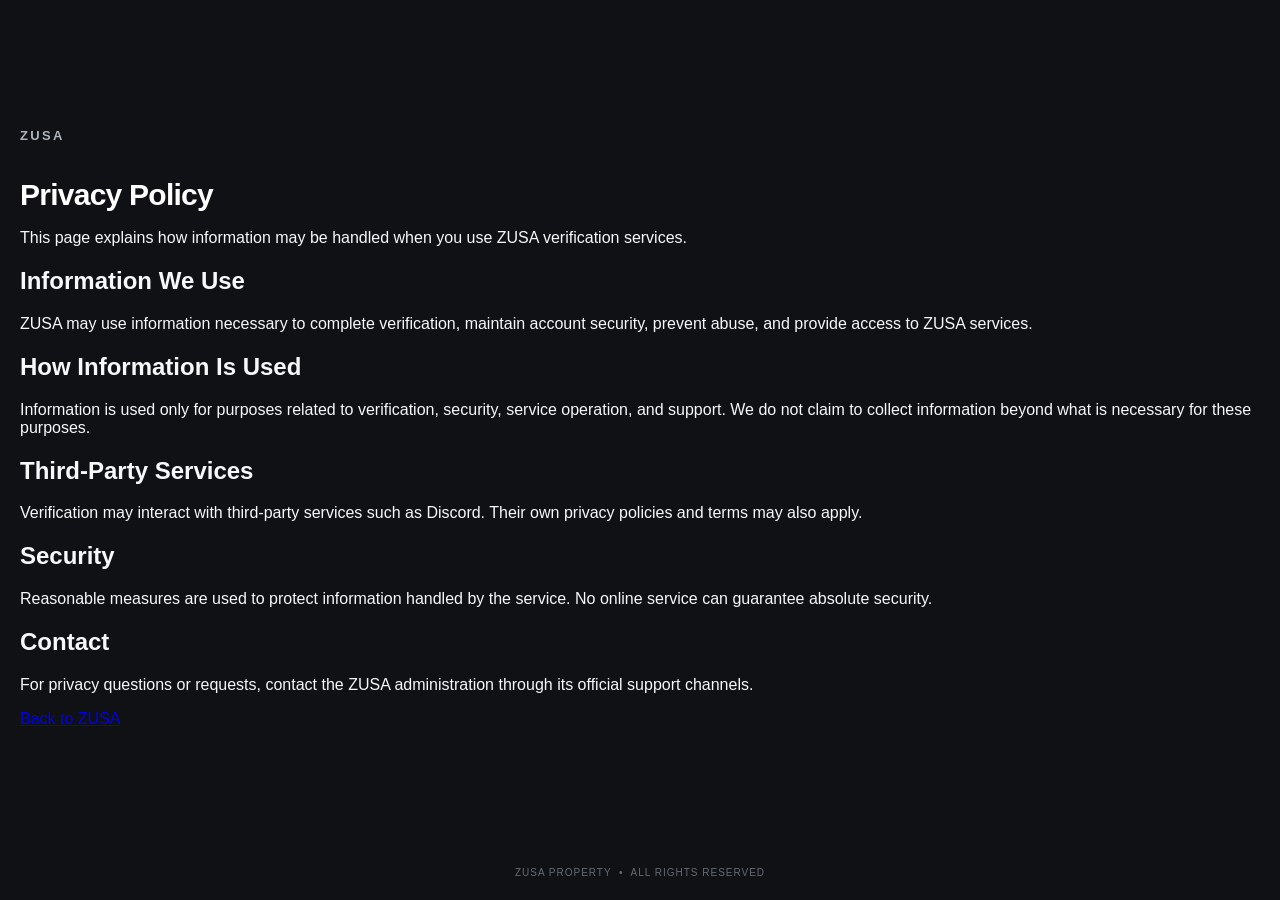
==== public/privacy-policy/index.html @ 9b53dbc2 "Add ZUSA privacy policy route" ====
<!DOCTYPE html>
<html lang="en">
<head>
  <meta charset="UTF-8">
  <meta name="viewport" content="width=device-width, initial-scale=1.0">
  <meta name="theme-color" content="#0f1114">
  <meta name="description" content="ZUSA Privacy Policy">
  <title>ZUSA | Privacy Policy</title>
  <link rel="stylesheet" href="../style.css">
</head>
<body>
  <main class="page page-top">
    <section class="legal-card">
      <div class="brand">ZUSA</div>
      <h1>Privacy Policy</h1>
      <p class="legal-intro">This page explains how information may be handled when you use ZUSA verification services.</p>
      <div class="legal-content">
        <h2>Information We Use</h2>
        <p>ZUSA may use information necessary to complete verification, maintain account security, prevent abuse, and provide access to ZUSA services.</p>
        <h2>How Information Is Used</h2>
        <p>Information is used only for purposes related to verification, security, service operation, and support. We do not claim to collect information beyond what is necessary for these purposes.</p>
        <h2>Third-Party Services</h2>
        <p>Verification may interact with third-party services such as Discord. Their own privacy policies and terms may also apply.</p>
        <h2>Security</h2>
        <p>Reasonable measures are used to protect information handled by the service. No online service can guarantee absolute security.</p>
        <h2>Contact</h2>
        <p>For privacy questions or requests, contact the ZUSA administration through its official support channels.</p>
      </div>
      <a class="secondary-button" href="../">Back to ZUSA</a>
    </section>
    <footer class="rights">ZUSA Property &nbsp;•&nbsp; All Rights Reserved</footer>
  </main>
</body>
</html>
---- public/style.css ----
* {
  box-sizing: border-box;
}

html,
body {
  width: 100%;
  min-height: 100%;
  margin: 0;
}

body {
  min-height: 100vh;
  background: #0f1114;
  color: #f7f8fa;
  font-family: Inter, ui-sans-serif, -apple-system, BlinkMacSystemFont, "Segoe UI", Roboto, Helvetica, Arial, sans-serif;
  -webkit-font-smoothing: antialiased;
}

.page {
  min-height: 100vh;
  display: flex;
  flex-direction: column;
  align-items: center;
  justify-content: center;
  position: relative;
  padding: 32px 20px 76px;
}

.verification-card {
  width: min(100%, 480px);
  padding: 46px 42px 44px;
  text-align: center;
  background: #171a1f;
  border: 1px solid #272c33;
  border-radius: 18px;
  box-shadow: 0 24px 70px rgba(0, 0, 0, 0.35);
}

.brand {
  margin-bottom: 34px;
  color: #aeb4bc;
  font-size: 13px;
  font-weight: 700;
  letter-spacing: 0.18em;
}

.success-icon {
  width: 92px;
  height: 92px;
  margin: 0 auto 28px;
  display: grid;
  place-items: center;
  border-radius: 50%;
  background: #126a36;
  box-shadow: 0 10px 30px rgba(18, 106, 54, 0.2);
}

.success-icon svg {
  width: 54px;
  height: 54px;
  fill: none;
  stroke: #ffffff;
  stroke-width: 5.5;
  stroke-linecap: round;
  stroke-linejoin: round;
}

h1 {
  margin: 0;
  color: #ffffff;
  font-size: clamp(25px, 5vw, 30px);
  line-height: 1.2;
  font-weight: 650;
  letter-spacing: -0.025em;
}

.message {
  max-width: 370px;
  margin: 14px auto 0;
  color: #aeb4bc;
  font-size: 15px;
  line-height: 1.65;
  font-weight: 400;
}

.rights {
  position: absolute;
  bottom: 22px;
  width: 100%;
  padding: 0 20px;
  text-align: center;
  color: #666c74;
  font-size: 10px;
  font-weight: 500;
  letter-spacing: 0.1em;
  text-transform: uppercase;
}

@media (max-width: 520px) {
  .page {
    padding: 22px 16px 68px;
  }

  .verification-card {
    padding: 38px 24px 36px;
    border-radius: 16px;
  }

  .brand {
    margin-bottom: 28px;
  }

  .success-icon {
    width: 82px;
    height: 82px;
    margin-bottom: 24px;
  }

  .success-icon svg {
    width: 48px;
    height: 48px;
  }

  .message {
    font-size: 14px;
  }
}
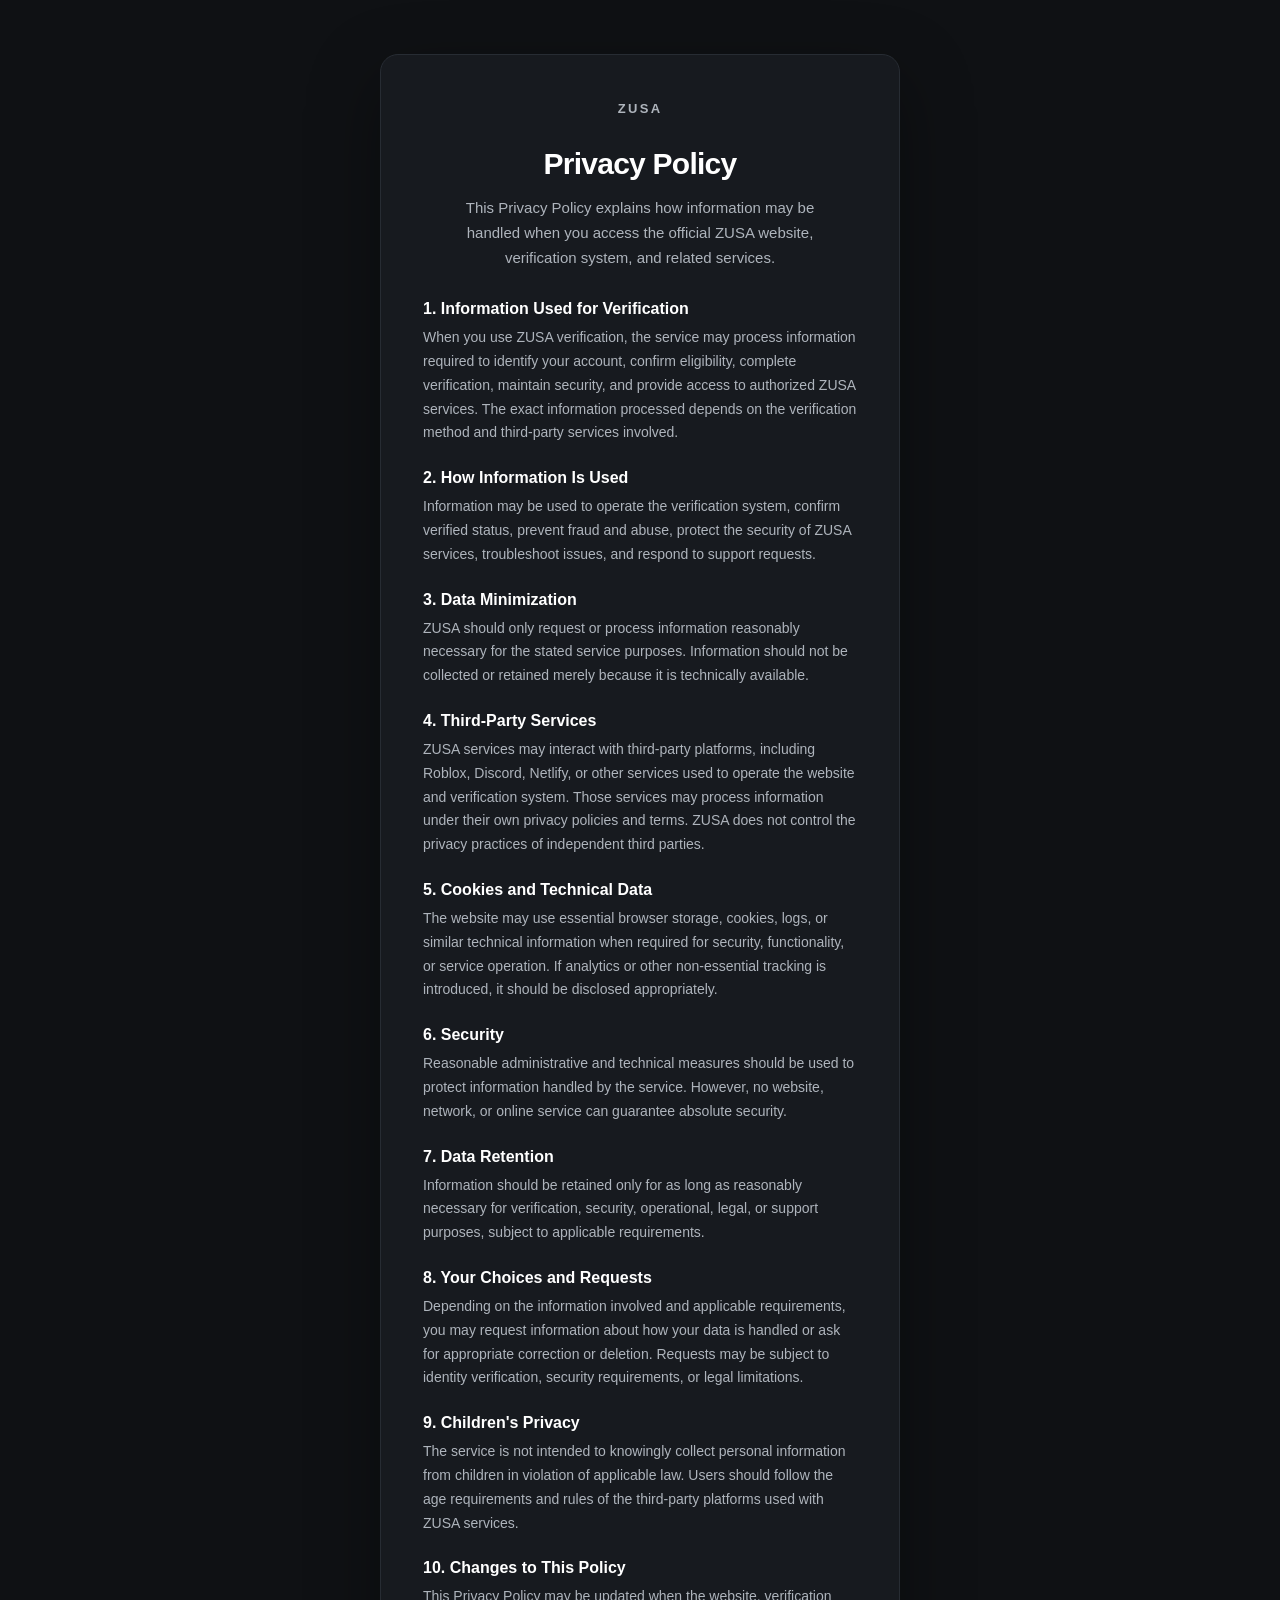
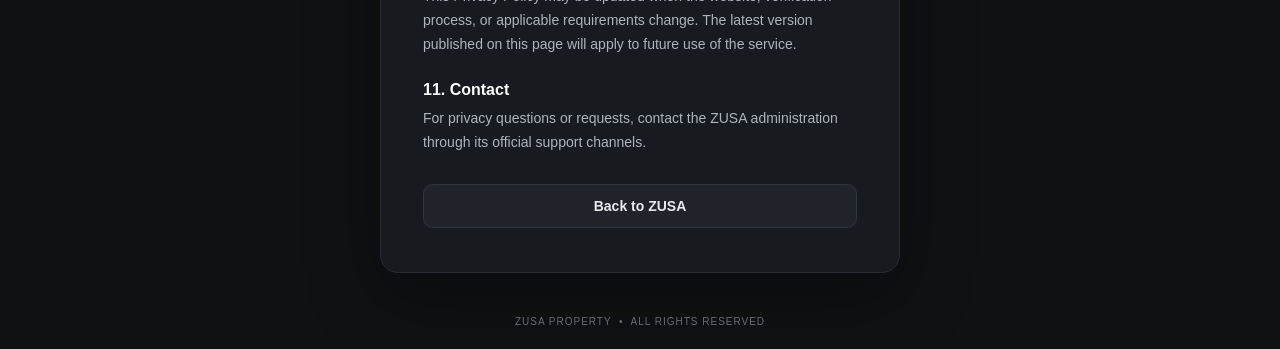
==== commit 1b0358f8: "Improve ZUSA Privacy Policy" ====
--- a/public/privacy-policy/index.html
+++ b/public/privacy-policy/index.html
@@ -13,17 +13,29 @@
     <section class="legal-card">
       <div class="brand">ZUSA</div>
       <h1>Privacy Policy</h1>
-      <p class="legal-intro">This page explains how information may be handled when you use ZUSA verification services.</p>
+      <p class="legal-intro">This Privacy Policy explains how information may be handled when you access the official ZUSA website, verification system, and related services.</p>
       <div class="legal-content">
-        <h2>Information We Use</h2>
-        <p>ZUSA may use information necessary to complete verification, maintain account security, prevent abuse, and provide access to ZUSA services.</p>
-        <h2>How Information Is Used</h2>
-        <p>Information is used only for purposes related to verification, security, service operation, and support. We do not claim to collect information beyond what is necessary for these purposes.</p>
-        <h2>Third-Party Services</h2>
-        <p>Verification may interact with third-party services such as Discord. Their own privacy policies and terms may also apply.</p>
-        <h2>Security</h2>
-        <p>Reasonable measures are used to protect information handled by the service. No online service can guarantee absolute security.</p>
-        <h2>Contact</h2>
+        <h2>1. Information Used for Verification</h2>
+        <p>When you use ZUSA verification, the service may process information required to identify your account, confirm eligibility, complete verification, maintain security, and provide access to authorized ZUSA services. The exact information processed depends on the verification method and third-party services involved.</p>
+        <h2>2. How Information Is Used</h2>
+        <p>Information may be used to operate the verification system, confirm verified status, prevent fraud and abuse, protect the security of ZUSA services, troubleshoot issues, and respond to support requests.</p>
+        <h2>3. Data Minimization</h2>
+        <p>ZUSA should only request or process information reasonably necessary for the stated service purposes. Information should not be collected or retained merely because it is technically available.</p>
+        <h2>4. Third-Party Services</h2>
+        <p>ZUSA services may interact with third-party platforms, including Roblox, Discord, Netlify, or other services used to operate the website and verification system. Those services may process information under their own privacy policies and terms. ZUSA does not control the privacy practices of independent third parties.</p>
+        <h2>5. Cookies and Technical Data</h2>
+        <p>The website may use essential browser storage, cookies, logs, or similar technical information when required for security, functionality, or service operation. If analytics or other non-essential tracking is introduced, it should be disclosed appropriately.</p>
+        <h2>6. Security</h2>
+        <p>Reasonable administrative and technical measures should be used to protect information handled by the service. However, no website, network, or online service can guarantee absolute security.</p>
+        <h2>7. Data Retention</h2>
+        <p>Information should be retained only for as long as reasonably necessary for verification, security, operational, legal, or support purposes, subject to applicable requirements.</p>
+        <h2>8. Your Choices and Requests</h2>
+        <p>Depending on the information involved and applicable requirements, you may request information about how your data is handled or ask for appropriate correction or deletion. Requests may be subject to identity verification, security requirements, or legal limitations.</p>
+        <h2>9. Children's Privacy</h2>
+        <p>The service is not intended to knowingly collect personal information from children in violation of applicable law. Users should follow the age requirements and rules of the third-party platforms used with ZUSA services.</p>
+        <h2>10. Changes to This Policy</h2>
+        <p>This Privacy Policy may be updated when the website, verification process, or applicable requirements change. The latest version published on this page will apply to future use of the service.</p>
+        <h2>11. Contact</h2>
         <p>For privacy questions or requests, contact the ZUSA administration through its official support channels.</p>
       </div>
       <a class="secondary-button" href="../">Back to ZUSA</a>
--- a/public/style.css
+++ b/public/style.css
@@ -1,13 +1,6 @@
-* {
-  box-sizing: border-box;
-}
+* { box-sizing: border-box; }
 
-html,
-body {
-  width: 100%;
-  min-height: 100%;
-  margin: 0;
-}
+html, body { width: 100%; min-height: 100%; margin: 0; }
 
 body {
   min-height: 100vh;
@@ -27,8 +20,10 @@
   padding: 32px 20px 76px;
 }
 
-.verification-card {
-  width: min(100%, 480px);
+.page-top { justify-content: flex-start; padding-top: 54px; }
+
+.verification-card, .legal-card {
+  width: min(100%, 520px);
   padding: 46px 42px 44px;
   text-align: center;
   background: #171a1f;
@@ -37,92 +32,59 @@
   box-shadow: 0 24px 70px rgba(0, 0, 0, 0.35);
 }
 
+.legal-card { text-align: left; }
+.legal-card .brand, .legal-card h1, .legal-card .legal-intro { text-align: center; }
+
 .brand {
-  margin-bottom: 34px;
+  margin-bottom: 30px;
   color: #aeb4bc;
   font-size: 13px;
   font-weight: 700;
-  letter-spacing: 0.18em;
+  letter-spacing: .18em;
 }
 
-.success-icon {
-  width: 92px;
-  height: 92px;
-  margin: 0 auto 28px;
-  display: grid;
-  place-items: center;
-  border-radius: 50%;
-  background: #126a36;
-  box-shadow: 0 10px 30px rgba(18, 106, 54, 0.2);
+.success-icon, .portal-icon {
+  width: 92px; height: 92px; margin: 0 auto 28px;
+  display: grid; place-items: center; border-radius: 50%;
+  background: #126a36; box-shadow: 0 10px 30px rgba(18,106,54,.2);
 }
 
-.success-icon svg {
-  width: 54px;
-  height: 54px;
-  fill: none;
-  stroke: #ffffff;
-  stroke-width: 5.5;
-  stroke-linecap: round;
-  stroke-linejoin: round;
+.portal-icon { color: #fff; font-size: 38px; font-weight: 800; }
+
+.success-icon svg { width: 54px; height: 54px; fill: none; stroke: #fff; stroke-width: 5.5; stroke-linecap: round; stroke-linejoin: round; }
+
+h1 { margin: 0; color: #fff; font-size: clamp(25px,5vw,30px); line-height: 1.2; font-weight: 650; letter-spacing: -.025em; }
+
+.message, .legal-intro { max-width: 390px; margin: 14px auto 0; color: #aeb4bc; font-size: 15px; line-height: 1.65; }
+
+.route-buttons { display: grid; gap: 10px; margin-top: 28px; }
+
+.primary-button, .secondary-button {
+  display: block; width: 100%; padding: 13px 18px; border-radius: 10px;
+  text-align: center; text-decoration: none; font-size: 14px; font-weight: 650;
+  transition: transform .15s ease, background .15s ease, border-color .15s ease;
 }
 
-h1 {
-  margin: 0;
-  color: #ffffff;
-  font-size: clamp(25px, 5vw, 30px);
-  line-height: 1.2;
-  font-weight: 650;
-  letter-spacing: -0.025em;
-}
+.primary-button { background: #126a36; border: 1px solid #1b8044; color: #fff; }
+.secondary-button { background: #20242a; border: 1px solid #30363e; color: #e7e9ec; }
+.primary-button:hover, .secondary-button:hover { transform: translateY(-1px); }
 
-.message {
-  max-width: 370px;
-  margin: 14px auto 0;
-  color: #aeb4bc;
-  font-size: 15px;
-  line-height: 1.65;
-  font-weight: 400;
-}
+.legal-links { margin-top: 24px; display: flex; justify-content: center; gap: 10px; color: #666c74; font-size: 11px; }
+.legal-links a { color: #8f969f; text-decoration: none; }
+.legal-links a:hover { color: #fff; }
 
-.rights {
-  position: absolute;
-  bottom: 22px;
-  width: 100%;
-  padding: 0 20px;
-  text-align: center;
-  color: #666c74;
-  font-size: 10px;
-  font-weight: 500;
-  letter-spacing: 0.1em;
-  text-transform: uppercase;
-}
+.legal-content { margin-top: 30px; }
+.legal-content h2 { margin: 24px 0 8px; color: #fff; font-size: 16px; }
+.legal-content p { margin: 0; color: #aeb4bc; font-size: 14px; line-height: 1.7; }
+.legal-card > .secondary-button { margin-top: 30px; }
+
+.rights { position: absolute; bottom: 22px; width: 100%; padding: 0 20px; text-align: center; color: #666c74; font-size: 10px; font-weight: 500; letter-spacing: .1em; text-transform: uppercase; }
 
 @media (max-width: 520px) {
-  .page {
-    padding: 22px 16px 68px;
-  }
-
-  .verification-card {
-    padding: 38px 24px 36px;
-    border-radius: 16px;
-  }
-
-  .brand {
-    margin-bottom: 28px;
-  }
-
-  .success-icon {
-    width: 82px;
-    height: 82px;
-    margin-bottom: 24px;
-  }
-
-  .success-icon svg {
-    width: 48px;
-    height: 48px;
-  }
-
-  .message {
-    font-size: 14px;
-  }
+  .page { padding: 22px 16px 68px; }
+  .page-top { padding-top: 28px; }
+  .verification-card, .legal-card { padding: 38px 24px 36px; border-radius: 16px; }
+  .success-icon, .portal-icon { width: 82px; height: 82px; margin-bottom: 24px; }
+  .success-icon svg { width: 48px; height: 48px; }
+  .message, .legal-intro, .legal-content p { font-size: 14px; }
 }
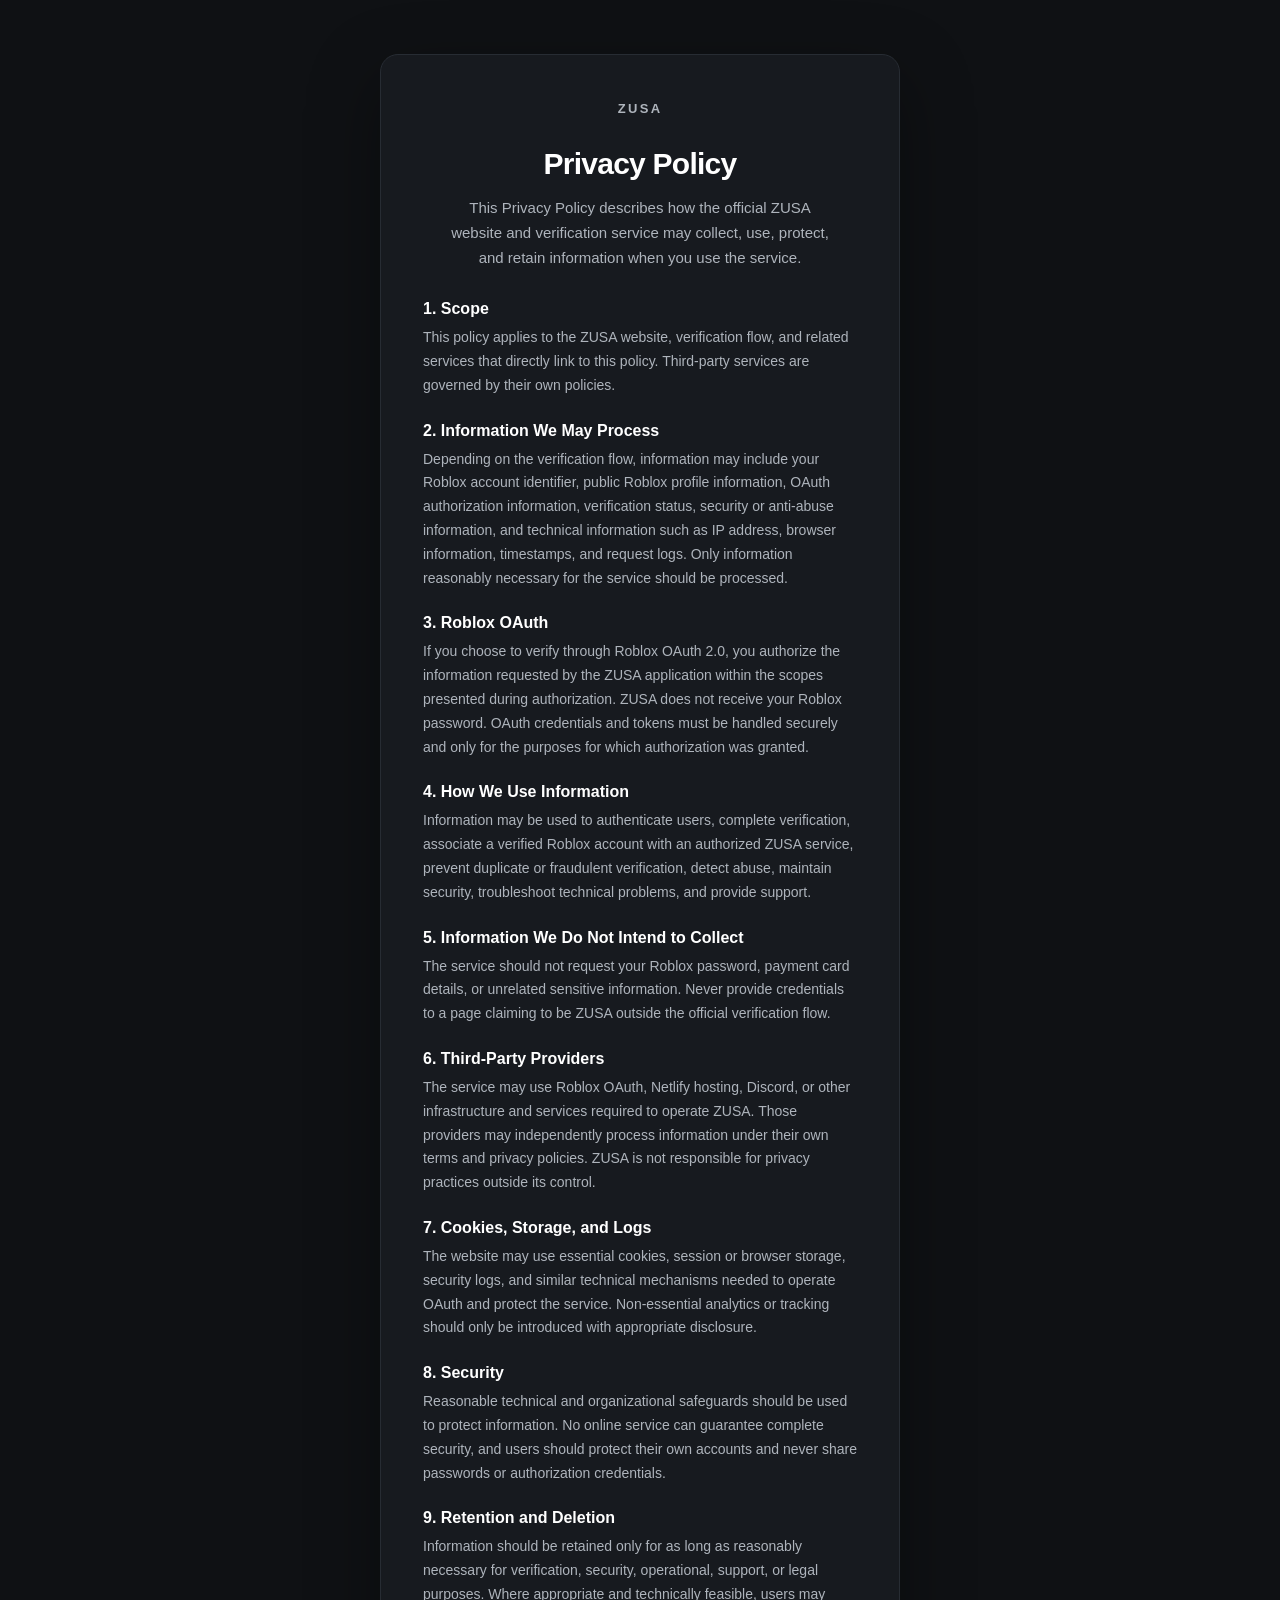
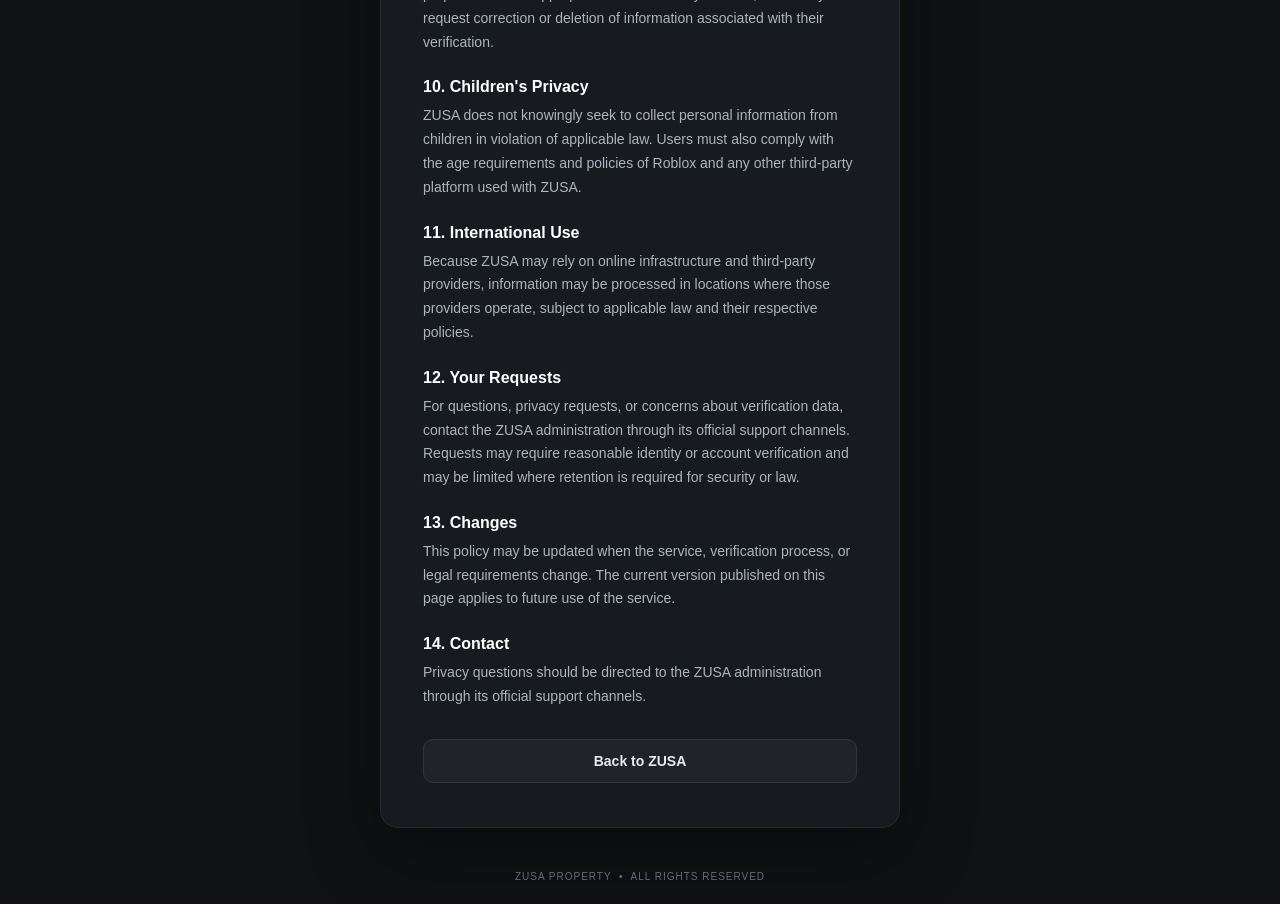
==== commit ce7be04d: "Strengthen ZUSA Privacy Policy" ====
--- a/public/privacy-policy/index.html
+++ b/public/privacy-policy/index.html
@@ -13,30 +13,36 @@
     <section class="legal-card">
       <div class="brand">ZUSA</div>
       <h1>Privacy Policy</h1>
-      <p class="legal-intro">This Privacy Policy explains how information may be handled when you access the official ZUSA website, verification system, and related services.</p>
+      <p class="legal-intro">This Privacy Policy describes how the official ZUSA website and verification service may collect, use, protect, and retain information when you use the service.</p>
       <div class="legal-content">
-        <h2>1. Information Used for Verification</h2>
-        <p>When you use ZUSA verification, the service may process information required to identify your account, confirm eligibility, complete verification, maintain security, and provide access to authorized ZUSA services. The exact information processed depends on the verification method and third-party services involved.</p>
-        <h2>2. How Information Is Used</h2>
-        <p>Information may be used to operate the verification system, confirm verified status, prevent fraud and abuse, protect the security of ZUSA services, troubleshoot issues, and respond to support requests.</p>
-        <h2>3. Data Minimization</h2>
-        <p>ZUSA should only request or process information reasonably necessary for the stated service purposes. Information should not be collected or retained merely because it is technically available.</p>
-        <h2>4. Third-Party Services</h2>
-        <p>ZUSA services may interact with third-party platforms, including Roblox, Discord, Netlify, or other services used to operate the website and verification system. Those services may process information under their own privacy policies and terms. ZUSA does not control the privacy practices of independent third parties.</p>
-        <h2>5. Cookies and Technical Data</h2>
-        <p>The website may use essential browser storage, cookies, logs, or similar technical information when required for security, functionality, or service operation. If analytics or other non-essential tracking is introduced, it should be disclosed appropriately.</p>
-        <h2>6. Security</h2>
-        <p>Reasonable administrative and technical measures should be used to protect information handled by the service. However, no website, network, or online service can guarantee absolute security.</p>
-        <h2>7. Data Retention</h2>
-        <p>Information should be retained only for as long as reasonably necessary for verification, security, operational, legal, or support purposes, subject to applicable requirements.</p>
-        <h2>8. Your Choices and Requests</h2>
-        <p>Depending on the information involved and applicable requirements, you may request information about how your data is handled or ask for appropriate correction or deletion. Requests may be subject to identity verification, security requirements, or legal limitations.</p>
-        <h2>9. Children's Privacy</h2>
-        <p>The service is not intended to knowingly collect personal information from children in violation of applicable law. Users should follow the age requirements and rules of the third-party platforms used with ZUSA services.</p>
-        <h2>10. Changes to This Policy</h2>
-        <p>This Privacy Policy may be updated when the website, verification process, or applicable requirements change. The latest version published on this page will apply to future use of the service.</p>
-        <h2>11. Contact</h2>
-        <p>For privacy questions or requests, contact the ZUSA administration through its official support channels.</p>
+        <h2>1. Scope</h2>
+        <p>This policy applies to the ZUSA website, verification flow, and related services that directly link to this policy. Third-party services are governed by their own policies.</p>
+        <h2>2. Information We May Process</h2>
+        <p>Depending on the verification flow, information may include your Roblox account identifier, public Roblox profile information, OAuth authorization information, verification status, security or anti-abuse information, and technical information such as IP address, browser information, timestamps, and request logs. Only information reasonably necessary for the service should be processed.</p>
+        <h2>3. Roblox OAuth</h2>
+        <p>If you choose to verify through Roblox OAuth 2.0, you authorize the information requested by the ZUSA application within the scopes presented during authorization. ZUSA does not receive your Roblox password. OAuth credentials and tokens must be handled securely and only for the purposes for which authorization was granted.</p>
+        <h2>4. How We Use Information</h2>
+        <p>Information may be used to authenticate users, complete verification, associate a verified Roblox account with an authorized ZUSA service, prevent duplicate or fraudulent verification, detect abuse, maintain security, troubleshoot technical problems, and provide support.</p>
+        <h2>5. Information We Do Not Intend to Collect</h2>
+        <p>The service should not request your Roblox password, payment card details, or unrelated sensitive information. Never provide credentials to a page claiming to be ZUSA outside the official verification flow.</p>
+        <h2>6. Third-Party Providers</h2>
+        <p>The service may use Roblox OAuth, Netlify hosting, Discord, or other infrastructure and services required to operate ZUSA. Those providers may independently process information under their own terms and privacy policies. ZUSA is not responsible for privacy practices outside its control.</p>
+        <h2>7. Cookies, Storage, and Logs</h2>
+        <p>The website may use essential cookies, session or browser storage, security logs, and similar technical mechanisms needed to operate OAuth and protect the service. Non-essential analytics or tracking should only be introduced with appropriate disclosure.</p>
+        <h2>8. Security</h2>
+        <p>Reasonable technical and organizational safeguards should be used to protect information. No online service can guarantee complete security, and users should protect their own accounts and never share passwords or authorization credentials.</p>
+        <h2>9. Retention and Deletion</h2>
+        <p>Information should be retained only for as long as reasonably necessary for verification, security, operational, support, or legal purposes. Where appropriate and technically feasible, users may request correction or deletion of information associated with their verification.</p>
+        <h2>10. Children's Privacy</h2>
+        <p>ZUSA does not knowingly seek to collect personal information from children in violation of applicable law. Users must also comply with the age requirements and policies of Roblox and any other third-party platform used with ZUSA.</p>
+        <h2>11. International Use</h2>
+        <p>Because ZUSA may rely on online infrastructure and third-party providers, information may be processed in locations where those providers operate, subject to applicable law and their respective policies.</p>
+        <h2>12. Your Requests</h2>
+        <p>For questions, privacy requests, or concerns about verification data, contact the ZUSA administration through its official support channels. Requests may require reasonable identity or account verification and may be limited where retention is required for security or law.</p>
+        <h2>13. Changes</h2>
+        <p>This policy may be updated when the service, verification process, or legal requirements change. The current version published on this page applies to future use of the service.</p>
+        <h2>14. Contact</h2>
+        <p>Privacy questions should be directed to the ZUSA administration through its official support channels.</p>
       </div>
       <a class="secondary-button" href="../">Back to ZUSA</a>
     </section>
